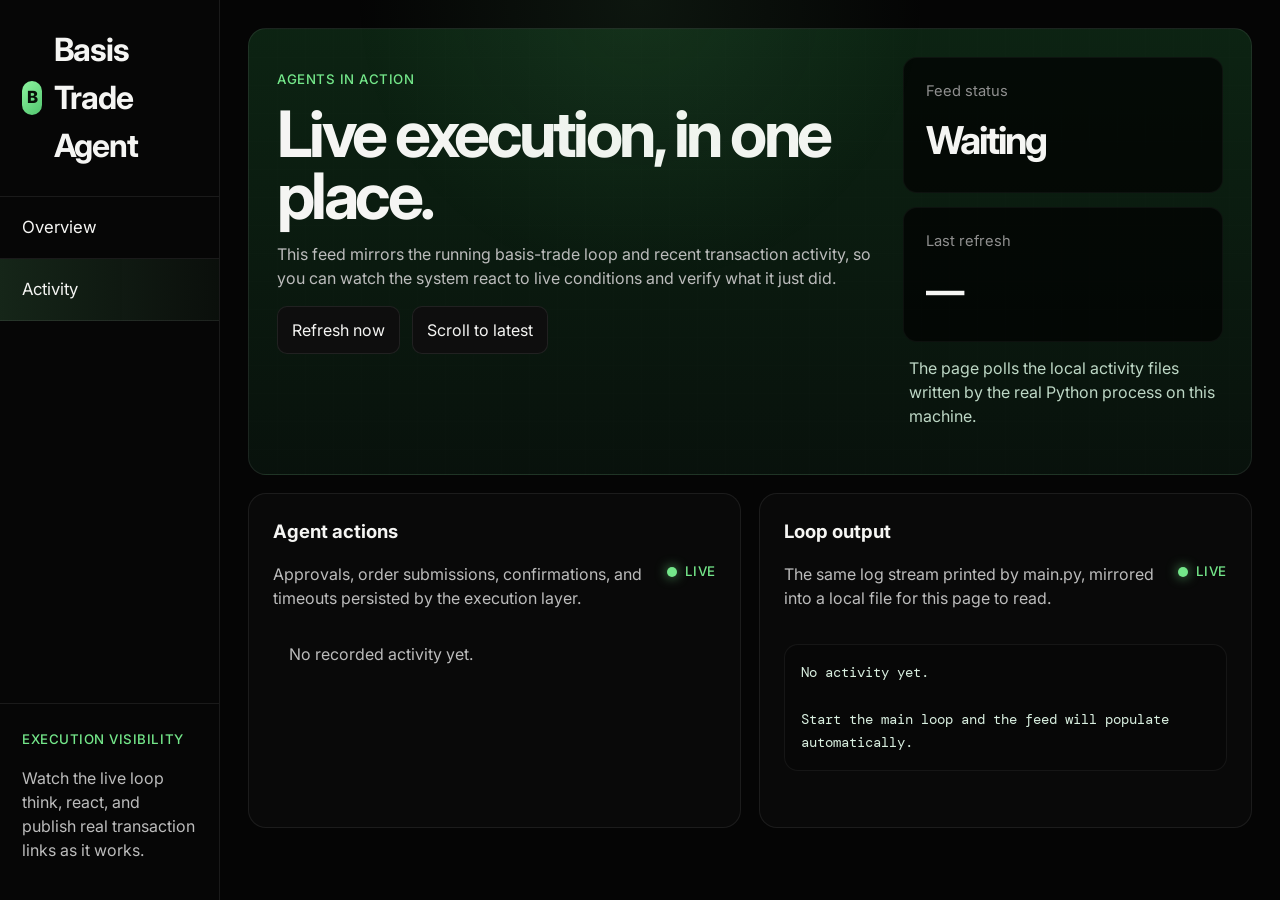
==== landing-page/activity/index.html @ b5cab905 "Align landing-page typography with YieldSeeker theme" ====
<!doctype html>
<html lang="en">
  <head>
    <meta charset="UTF-8" />
    <meta name="viewport" content="width=device-width, initial-scale=1.0" />
    <title>Basis Trade Agent · Activity</title>
    <link rel="preconnect" href="https://fonts.googleapis.com" />
    <link rel="preconnect" href="https://fonts.gstatic.com" crossorigin />
    <link href="https://fonts.googleapis.com/css2?family=Inter:wght@400;500;700;800&family=DM+Mono:wght@400;500&display=swap" rel="stylesheet" />
    <link rel="stylesheet" href="../styles.css" />
  </head>
  <body>
    <div class="app-shell">
      <aside class="sidebar">
        <div class="sidebar-brand">
          <div class="sidebar-logo">B</div>
          <span>Basis Trade Agent</span>
        </div>
        <nav class="sidebar-nav">
          <a class="sidebar-link" href="../">Overview</a>
          <a class="sidebar-link is-active" href="./">Activity</a>
        </nav>
        <div class="sidebar-footer">
          <span class="sidebar-caption">Execution visibility</span>
          <p>Watch the live loop think, react, and publish real transaction links as it works.</p>
        </div>
      </aside>

      <main class="content-shell activity-layout">
        <section class="hero-panel">
          <div class="hero-copy">
            <p class="section-kicker">AGENTS IN ACTION</p>
            <h1>Live execution, in one place.</h1>
            <p class="hero-text">This feed mirrors the running basis-trade loop and recent transaction activity, so you can watch the system react to live conditions and verify what it just did.</p>
            <div class="button-row">
              <button class="button-lite" id="refresh-button" type="button">Refresh now</button>
              <button class="button-lite" id="scroll-button" type="button">Scroll to latest</button>
            </div>
          </div>
          <div class="hero-stats">
            <div class="stat-tile">
              <span class="stat-label">Feed status</span>
              <strong id="feed-status">Waiting</strong>
            </div>
            <div class="stat-tile">
              <span class="stat-label">Last refresh</span>
              <strong id="last-updated">—</strong>
            </div>
            <p class="hero-footnote">The page polls the local activity files written by the real Python process on this machine.</p>
          </div>
        </section>

        <section class="feed-grid">
          <article class="feed-card">
            <div class="feed-header">
              <div>
                <h3>Agent actions</h3>
                <p class="activity-subtitle">Approvals, order submissions, confirmations, and timeouts persisted by the execution layer.</p>
              </div>
              <span class="live-pill">Live</span>
            </div>
            <div class="feed-list" id="events-list">
              <div class="empty-state">No recorded activity yet.</div>
            </div>
          </article>

          <article class="feed-card">
            <div class="feed-header">
              <div>
                <h3>Loop output</h3>
                <p class="activity-subtitle">The same log stream printed by <span class="inline-code">main.py</span>, mirrored into a local file for this page to read.</p>
              </div>
              <span class="live-pill">Live</span>
            </div>
            <pre class="raw-log" id="raw-log">No activity yet.

Start the main loop and the feed will populate automatically.</pre>
          </article>
        </section>
      </main>
    </div>
    <script src="./viewer.js"></script>
  </body>
</html>
---- landing-page/styles.css ----
:root {
  color-scheme: dark;
  --bg: #050505;
  --panel: #090909;
  --panel-2: #0d0d0d;
  --hero: #0c1410;
  --line: rgba(255, 255, 255, 0.08);
  --text: #f5f5f3;
  --muted: #bcbcbc;
  --muted-2: #8f8f8f;
  --green: #74e78a;
  --green-2: #2c7f45;
  --green-soft: rgba(116, 231, 138, 0.1);
}

* {
  box-sizing: border-box;
}

html,
body {
  margin: 0;
  min-height: 100%;
  background: var(--bg);
  color: var(--text);
  font-family: Inter, system-ui, sans-serif;
}

body {
  line-height: 1.5;
}

body::before {
  content: "";
  position: fixed;
  inset: 0;
  pointer-events: none;
  background: radial-gradient(circle at top center, rgba(116, 231, 138, 0.08), transparent 26%);
}

img {
  max-width: 100%;
}

.app-shell {
  display: grid;
  grid-template-columns: 220px minmax(0, 1fr);
  min-height: 100vh;
}

.sidebar {
  display: flex;
  flex-direction: column;
  border-right: 1px solid var(--line);
  background: #060606;
}

.sidebar-brand {
  display: flex;
  align-items: center;
  gap: 12px;
  padding: 26px 22px;
  font-size: 2rem;
  font-weight: 700;
  letter-spacing: -0.04em;
}

.sidebar-logo {
  width: 34px;
  height: 34px;
  border-radius: 10px;
  display: grid;
  place-items: center;
  color: #071109;
  background: linear-gradient(135deg, #8df49f, #52c56f);
  font-size: 1.05rem;
  font-weight: 800;
}

.sidebar-nav {
  display: flex;
  flex-direction: column;
  border-top: 1px solid var(--line);
}

.sidebar-link {
  padding: 18px 22px;
  border-bottom: 1px solid var(--line);
  color: var(--text);
  text-decoration: none;
  font-size: 1.05rem;
}

.sidebar-link.is-active,
.sidebar-link:hover {
  background: linear-gradient(90deg, rgba(116, 231, 138, 0.14), rgba(116, 231, 138, 0.04));
}

.sidebar-footer {
  margin-top: auto;
  padding: 22px;
  border-top: 1px solid var(--line);
}

.sidebar-caption,
.section-kicker,
.live-pill,
.activity-kicker {
  font-size: 0.83rem;
  font-weight: 500;
  text-transform: uppercase;
  letter-spacing: 0.04em;
  color: var(--green);
}

.sidebar-footer p,
.hero-text,
.metric-card p,
.feature-card p,
.feature-list,
.proof-card p,
.activity-subtitle,
.log-row-message,
.empty-state,
.log-meta,
.activity-note {
  color: var(--muted);
}

.content-shell {
  padding: 28px 28px 72px;
}

.hero-panel,
.metric-card,
.feature-card,
.proof-card,
.cta-card,
.activity-card,
.feed-card {
  border: 1px solid var(--line);
  border-radius: 18px;
  background: var(--panel);
}

.hero-panel {
  display: grid;
  grid-template-columns: minmax(0, 1.3fr) 320px;
  gap: 24px;
  padding: 28px;
  background:
    linear-gradient(180deg, rgba(14, 40, 21, 0.88), rgba(9, 19, 13, 0.92)),
    linear-gradient(rgba(255, 255, 255, 0.04) 1px, transparent 1px),
    linear-gradient(90deg, rgba(255, 255, 255, 0.04) 1px, transparent 1px);
  background-size: auto, 28px 28px, 28px 28px;
}

.hero-copy h1,
.section-heading h2,
.cta-copy h2,
.activity-title {
  margin: 8px 0 14px;
  font-size: clamp(2.8rem, 5vw, 4.3rem);
  line-height: 0.96;
  letter-spacing: -0.055em;
}

.hero-actions {
  display: flex;
  align-items: center;
  gap: 24px;
  margin-top: 28px;
}

.primary-button {
  display: inline-flex;
  align-items: center;
  justify-content: center;
  min-height: 52px;
  padding: 0 26px;
  border-radius: 10px;
  background: var(--green);
  color: #0a100b;
  text-decoration: none;
  font-weight: 700;
}

.secondary-link {
  color: #9fe8af;
  text-decoration: none;
  font-weight: 600;
}

.hero-stats {
  display: flex;
  flex-direction: column;
  gap: 14px;
}

.stat-tile {
  padding: 22px;
  border-radius: 14px;
  background: rgba(2, 2, 2, 0.72);
  border: 1px solid rgba(255, 255, 255, 0.04);
}

.stat-label,
.card-label,
.log-row-time {
  display: block;
  margin-bottom: 10px;
  color: var(--muted-2);
  font-size: 0.92rem;
}

.stat-tile strong,
.metric-value {
  font-size: 2.4rem;
  letter-spacing: -0.05em;
}

.hero-footnote {
  margin: 0;
  padding: 0 6px;
  color: #bdd7c5;
}

.section-block {
  margin-top: 46px;
}

.section-heading {
  margin-bottom: 18px;
}

.section-heading.narrow {
  max-width: 720px;
}

.section-heading h2 {
  font-size: clamp(2.1rem, 4vw, 3.2rem);
  margin-bottom: 0;
}

.kpi-grid,
.proof-grid {
  display: grid;
  grid-template-columns: repeat(4, minmax(0, 1fr));
  gap: 14px;
}

.metric-card,
.proof-card {
  padding: 24px;
}

.metric-card h3,
.feature-card h3,
.proof-card h3,
.feed-card h3 {
  margin: 0 0 10px;
  font-size: 1.16rem;
}

.metric-value {
  margin-bottom: 10px;
  font-weight: 700;
}

.split-grid {
  display: grid;
  grid-template-columns: repeat(2, minmax(0, 1fr));
  gap: 18px;
}

.feature-card {
  padding: 26px;
}

.feature-header,
.feed-header,
.activity-topbar {
  display: flex;
  align-items: center;
  justify-content: space-between;
  gap: 12px;
}

.live-pill {
  display: inline-flex;
  align-items: center;
  gap: 8px;
}

.live-pill::before,
.activity-status::before {
  content: "";
  width: 10px;
  height: 10px;
  border-radius: 999px;
  background: var(--green);
  box-shadow: 0 0 12px rgba(116, 231, 138, 0.75);
}

.feature-list {
  margin: 18px 0 0;
  padding-left: 18px;
}

.feature-list li + li {
  margin-top: 10px;
}

.cta-card {
  margin-top: 46px;
  max-width: 740px;
  margin-left: auto;
  margin-right: auto;
  padding: 30px;
  background: linear-gradient(180deg, rgba(32, 25, 12, 0.68), rgba(12, 12, 12, 0.96));
}

.cta-copy h2 {
  font-size: clamp(2rem, 4vw, 3rem);
}

.full-width {
  width: 100%;
  margin-top: 22px;
}

.activity-layout {
  display: grid;
  gap: 18px;
}

.activity-card {
  padding: 26px;
}

.activity-title {
  font-size: clamp(2.4rem, 4vw, 3.6rem);
  margin-bottom: 8px;
}

.activity-topbar {
  margin-bottom: 18px;
}

.activity-status {
  display: inline-flex;
  align-items: center;
  gap: 8px;
  color: var(--green);
}

.feed-grid {
  display: grid;
  grid-template-columns: repeat(2, minmax(0, 1fr));
  gap: 18px;
}

.feed-card {
  padding: 24px;
}

.feed-list {
  display: flex;
  flex-direction: column;
  gap: 12px;
  max-height: 520px;
  overflow: auto;
  padding-right: 6px;
}

.log-row {
  border-radius: 12px;
  padding: 14px 16px;
  background: rgba(20, 33, 23, 0.32);
  border: 1px solid rgba(116, 231, 138, 0.06);
}

.log-row-kind {
  margin-bottom: 8px;
  color: var(--green);
  font-size: 0.82rem;
  font-weight: 600;
  text-transform: uppercase;
}

.log-row-top {
  display: flex;
  align-items: flex-start;
  justify-content: space-between;
  gap: 14px;
}

.log-row-message {
  white-space: pre-wrap;
}

.log-row-time {
  flex: 0 0 auto;
  margin: 0;
}

.raw-log {
  margin-top: 18px;
  border-radius: 14px;
  border: 1px solid rgba(255, 255, 255, 0.06);
  background: #070707;
  padding: 16px;
  color: #d9efe0;
  white-space: pre-wrap;
  font-family: "DM Mono", monospace;
  font-size: 0.88rem;
  line-height: 1.65;
  max-height: 280px;
  overflow: auto;
}

.button-row {
  display: flex;
  gap: 12px;
  flex-wrap: wrap;
}

.button-lite {
  border: 1px solid var(--line);
  background: #0e0e0e;
  color: var(--text);
  padding: 11px 14px;
  border-radius: 10px;
  font: inherit;
  cursor: pointer;
}

.button-lite:hover,
.sidebar-link:hover,
.primary-button:hover,
.secondary-link:hover {
  opacity: 0.92;
}

.empty-state {
  padding: 16px;
}

@media (max-width: 1080px) {
  .app-shell {
    grid-template-columns: 1fr;
  }

  .sidebar {
    display: none;
  }

  .hero-panel,
  .kpi-grid,
  .proof-grid,
  .split-grid,
  .feed-grid {
    grid-template-columns: 1fr;
  }
}

@media (max-width: 720px) {
  .content-shell {
    padding: 18px 18px 42px;
  }

  .hero-panel,
  .metric-card,
  .feature-card,
  .proof-card,
  .cta-card,
  .activity-card,
  .feed-card {
    padding: 20px;
  }

  .hero-actions,
  .feature-header,
  .feed-header,
  .activity-topbar,
  .log-row-top {
    flex-direction: column;
    align-items: flex-start;
  }
}
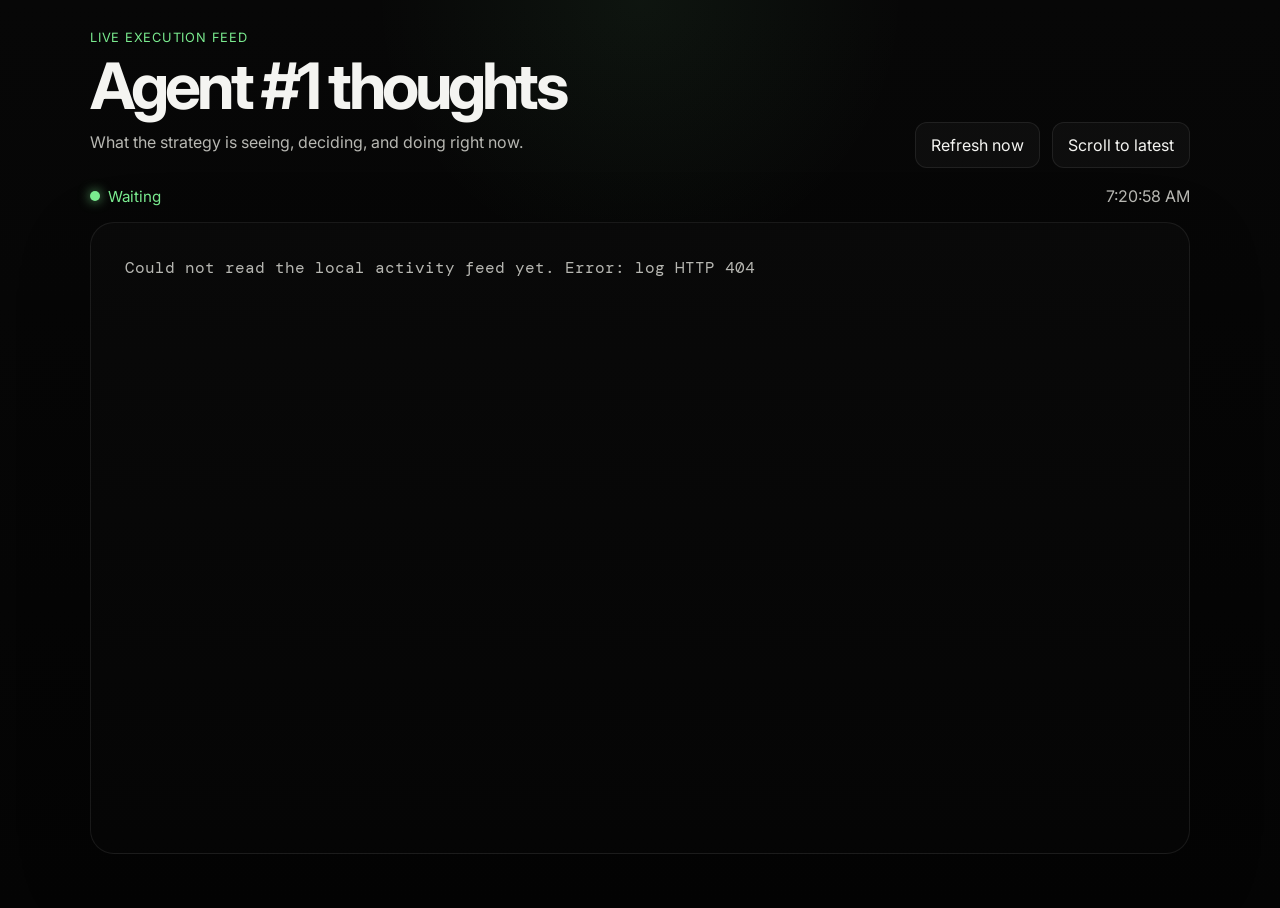
==== commit 7a561201: "Simplify activity page to a single terminal-style feed" ====
--- a/landing-page/activity/index.html
+++ b/landing-page/activity/index.html
@@ -9,75 +9,30 @@
     <link href="https://fonts.googleapis.com/css2?family=Inter:wght@400;500;700;800&family=DM+Mono:wght@400;500&display=swap" rel="stylesheet" />
     <link rel="stylesheet" href="../styles.css" />
   </head>
-  <body>
-    <div class="app-shell">
-      <aside class="sidebar">
-        <div class="sidebar-brand">
-          <div class="sidebar-logo">B</div>
-          <span>Basis Trade Agent</span>
+  <body class="activity-page">
+    <div class="activity-shell-simple">
+      <header class="activity-header-simple">
+        <div>
+          <p class="activity-kicker">Live execution feed</p>
+          <h1>Agent #1 thoughts</h1>
+          <p class="activity-subtitle">What the strategy is seeing, deciding, and doing right now.</p>
         </div>
-        <nav class="sidebar-nav">
-          <a class="sidebar-link" href="../">Overview</a>
-          <a class="sidebar-link is-active" href="./">Activity</a>
-        </nav>
-        <div class="sidebar-footer">
-          <span class="sidebar-caption">Execution visibility</span>
-          <p>Watch the live loop think, react, and publish real transaction links as it works.</p>
+        <div class="activity-controls">
+          <button class="button-lite" id="refresh-button" type="button">Refresh now</button>
+          <button class="button-lite" id="scroll-button" type="button">Scroll to latest</button>
         </div>
-      </aside>
+      </header>
 
-      <main class="content-shell activity-layout">
-        <section class="hero-panel">
-          <div class="hero-copy">
-            <p class="section-kicker">AGENTS IN ACTION</p>
-            <h1>Live execution, in one place.</h1>
-            <p class="hero-text">This feed mirrors the running basis-trade loop and recent transaction activity, so you can watch the system react to live conditions and verify what it just did.</p>
-            <div class="button-row">
-              <button class="button-lite" id="refresh-button" type="button">Refresh now</button>
-              <button class="button-lite" id="scroll-button" type="button">Scroll to latest</button>
-            </div>
-          </div>
-          <div class="hero-stats">
-            <div class="stat-tile">
-              <span class="stat-label">Feed status</span>
-              <strong id="feed-status">Waiting</strong>
-            </div>
-            <div class="stat-tile">
-              <span class="stat-label">Last refresh</span>
-              <strong id="last-updated">—</strong>
-            </div>
-            <p class="hero-footnote">The page polls the local activity files written by the real Python process on this machine.</p>
-          </div>
-        </section>
+      <div class="activity-meta-row">
+        <span class="activity-status" id="feed-status">Waiting</span>
+        <span class="activity-meta" id="last-updated">—</span>
+      </div>
 
-        <section class="feed-grid">
-          <article class="feed-card">
-            <div class="feed-header">
-              <div>
-                <h3>Agent actions</h3>
-                <p class="activity-subtitle">Approvals, order submissions, confirmations, and timeouts persisted by the execution layer.</p>
-              </div>
-              <span class="live-pill">Live</span>
-            </div>
-            <div class="feed-list" id="events-list">
-              <div class="empty-state">No recorded activity yet.</div>
-            </div>
-          </article>
-
-          <article class="feed-card">
-            <div class="feed-header">
-              <div>
-                <h3>Loop output</h3>
-                <p class="activity-subtitle">The same log stream printed by <span class="inline-code">main.py</span>, mirrored into a local file for this page to read.</p>
-              </div>
-              <span class="live-pill">Live</span>
-            </div>
-            <pre class="raw-log" id="raw-log">No activity yet.
-
-Start the main loop and the feed will populate automatically.</pre>
-          </article>
-        </section>
-      </main>
+      <section class="terminal-feed-card">
+        <div class="terminal-feed" id="terminal-feed">
+          <div class="empty-state">Waiting for the strategy loop to write activity.</div>
+        </div>
+      </section>
     </div>
     <script src="./viewer.js"></script>
   </body>
--- a/landing-page/styles.css
+++ b/landing-page/styles.css
@@ -1,16 +1,16 @@
 :root {
   color-scheme: dark;
-  --bg: #050505;
-  --panel: #090909;
-  --panel-2: #0d0d0d;
-  --hero: #0c1410;
+  --bg: #040404;
+  --panel: #0a0a0a;
   --line: rgba(255, 255, 255, 0.08);
-  --text: #f5f5f3;
-  --muted: #bcbcbc;
-  --muted-2: #8f8f8f;
-  --green: #74e78a;
-  --green-2: #2c7f45;
-  --green-soft: rgba(116, 231, 138, 0.1);
+  --text: #f4f4f1;
+  --muted: #b7b7b2;
+  --muted-2: #8b8f8a;
+  --green: #7aeb8f;
+  --green-soft: rgba(122, 235, 143, 0.12);
+  --info: #cfe9d5;
+  --warn: #ffd777;
+  --critical: #ff8f8f;
 }
 
 * {
@@ -27,464 +27,176 @@
 }
 
 body {
-  line-height: 1.5;
-}
-
-body::before {
-  content: "";
-  position: fixed;
-  inset: 0;
-  pointer-events: none;
-  background: radial-gradient(circle at top center, rgba(116, 231, 138, 0.08), transparent 26%);
-}
-
-img {
-  max-width: 100%;
-}
-
-.app-shell {
-  display: grid;
-  grid-template-columns: 220px minmax(0, 1fr);
-  min-height: 100vh;
-}
-
-.sidebar {
-  display: flex;
-  flex-direction: column;
-  border-right: 1px solid var(--line);
-  background: #060606;
-}
-
-.sidebar-brand {
-  display: flex;
-  align-items: center;
+  background:
+    radial-gradient(circle at top center, rgba(122, 235, 143, 0.06), transparent 24%),
+    linear-gradient(180deg, #070707 0%, #040404 100%);
+}
+
+.activity-page {
+  padding: 30px 24px 54px;
+}
+
+.activity-shell-simple {
+  width: min(1100px, 100%);
+  margin: 0 auto;
+}
+
+.activity-header-simple {
+  display: flex;
+  align-items: end;
+  justify-content: space-between;
+  gap: 18px;
+  margin-bottom: 18px;
+}
+
+.activity-kicker {
+  margin: 0 0 10px;
+  font-size: 0.8rem;
+  text-transform: uppercase;
+  letter-spacing: 0.06em;
+  color: var(--green);
+}
+
+.activity-header-simple h1 {
+  margin: 0;
+  font-size: clamp(2.6rem, 5vw, 5rem);
+  line-height: 0.96;
+  letter-spacing: -0.06em;
+}
+
+.activity-subtitle,
+.activity-meta,
+.feed-line-message,
+.empty-state {
+  color: var(--muted);
+}
+
+.activity-controls {
+  display: flex;
   gap: 12px;
-  padding: 26px 22px;
-  font-size: 2rem;
-  font-weight: 700;
-  letter-spacing: -0.04em;
-}
-
-.sidebar-logo {
-  width: 34px;
-  height: 34px;
-  border-radius: 10px;
-  display: grid;
-  place-items: center;
-  color: #071109;
-  background: linear-gradient(135deg, #8df49f, #52c56f);
-  font-size: 1.05rem;
-  font-weight: 800;
-}
-
-.sidebar-nav {
-  display: flex;
-  flex-direction: column;
-  border-top: 1px solid var(--line);
-}
-
-.sidebar-link {
-  padding: 18px 22px;
-  border-bottom: 1px solid var(--line);
+  flex-wrap: wrap;
+}
+
+.button-lite {
+  border: 1px solid var(--line);
+  background: rgba(255, 255, 255, 0.03);
   color: var(--text);
-  text-decoration: none;
-  font-size: 1.05rem;
-}
-
-.sidebar-link.is-active,
-.sidebar-link:hover {
-  background: linear-gradient(90deg, rgba(116, 231, 138, 0.14), rgba(116, 231, 138, 0.04));
-}
-
-.sidebar-footer {
-  margin-top: auto;
-  padding: 22px;
-  border-top: 1px solid var(--line);
-}
-
-.sidebar-caption,
-.section-kicker,
-.live-pill,
-.activity-kicker {
-  font-size: 0.83rem;
-  font-weight: 500;
-  text-transform: uppercase;
-  letter-spacing: 0.04em;
-  color: var(--green);
-}
-
-.sidebar-footer p,
-.hero-text,
-.metric-card p,
-.feature-card p,
-.feature-list,
-.proof-card p,
-.activity-subtitle,
-.log-row-message,
-.empty-state,
-.log-meta,
-.activity-note {
-  color: var(--muted);
-}
-
-.content-shell {
-  padding: 28px 28px 72px;
-}
-
-.hero-panel,
-.metric-card,
-.feature-card,
-.proof-card,
-.cta-card,
-.activity-card,
-.feed-card {
-  border: 1px solid var(--line);
-  border-radius: 18px;
-  background: var(--panel);
-}
-
-.hero-panel {
-  display: grid;
-  grid-template-columns: minmax(0, 1.3fr) 320px;
-  gap: 24px;
-  padding: 28px;
-  background:
-    linear-gradient(180deg, rgba(14, 40, 21, 0.88), rgba(9, 19, 13, 0.92)),
-    linear-gradient(rgba(255, 255, 255, 0.04) 1px, transparent 1px),
-    linear-gradient(90deg, rgba(255, 255, 255, 0.04) 1px, transparent 1px);
-  background-size: auto, 28px 28px, 28px 28px;
-}
-
-.hero-copy h1,
-.section-heading h2,
-.cta-copy h2,
-.activity-title {
-  margin: 8px 0 14px;
-  font-size: clamp(2.8rem, 5vw, 4.3rem);
-  line-height: 0.96;
-  letter-spacing: -0.055em;
-}
-
-.hero-actions {
-  display: flex;
-  align-items: center;
-  gap: 24px;
-  margin-top: 28px;
-}
-
-.primary-button {
-  display: inline-flex;
-  align-items: center;
-  justify-content: center;
-  min-height: 52px;
-  padding: 0 26px;
-  border-radius: 10px;
-  background: var(--green);
-  color: #0a100b;
-  text-decoration: none;
-  font-weight: 700;
-}
-
-.secondary-link {
-  color: #9fe8af;
-  text-decoration: none;
-  font-weight: 600;
-}
-
-.hero-stats {
-  display: flex;
-  flex-direction: column;
-  gap: 14px;
-}
-
-.stat-tile {
-  padding: 22px;
-  border-radius: 14px;
-  background: rgba(2, 2, 2, 0.72);
-  border: 1px solid rgba(255, 255, 255, 0.04);
-}
-
-.stat-label,
-.card-label,
-.log-row-time {
-  display: block;
-  margin-bottom: 10px;
-  color: var(--muted-2);
-  font-size: 0.92rem;
-}
-
-.stat-tile strong,
-.metric-value {
-  font-size: 2.4rem;
-  letter-spacing: -0.05em;
-}
-
-.hero-footnote {
-  margin: 0;
-  padding: 0 6px;
-  color: #bdd7c5;
-}
-
-.section-block {
-  margin-top: 46px;
-}
-
-.section-heading {
-  margin-bottom: 18px;
-}
-
-.section-heading.narrow {
-  max-width: 720px;
-}
-
-.section-heading h2 {
-  font-size: clamp(2.1rem, 4vw, 3.2rem);
-  margin-bottom: 0;
-}
-
-.kpi-grid,
-.proof-grid {
-  display: grid;
-  grid-template-columns: repeat(4, minmax(0, 1fr));
-  gap: 14px;
-}
-
-.metric-card,
-.proof-card {
-  padding: 24px;
-}
-
-.metric-card h3,
-.feature-card h3,
-.proof-card h3,
-.feed-card h3 {
-  margin: 0 0 10px;
-  font-size: 1.16rem;
-}
-
-.metric-value {
-  margin-bottom: 10px;
-  font-weight: 700;
-}
-
-.split-grid {
-  display: grid;
-  grid-template-columns: repeat(2, minmax(0, 1fr));
-  gap: 18px;
-}
-
-.feature-card {
-  padding: 26px;
-}
-
-.feature-header,
-.feed-header,
-.activity-topbar {
+  padding: 12px 15px;
+  border-radius: 12px;
+  font: inherit;
+  cursor: pointer;
+}
+
+.button-lite:hover {
+  background: rgba(255, 255, 255, 0.06);
+}
+
+.activity-meta-row {
   display: flex;
   align-items: center;
   justify-content: space-between;
-  gap: 12px;
-}
-
-.live-pill {
+  gap: 16px;
+  margin-bottom: 16px;
+}
+
+.activity-status {
   display: inline-flex;
   align-items: center;
   gap: 8px;
-}
-
-.live-pill::before,
+  color: var(--green);
+  font-size: 0.95rem;
+}
+
 .activity-status::before {
   content: "";
   width: 10px;
   height: 10px;
   border-radius: 999px;
   background: var(--green);
-  box-shadow: 0 0 12px rgba(116, 231, 138, 0.75);
-}
-
-.feature-list {
-  margin: 18px 0 0;
-  padding-left: 18px;
-}
-
-.feature-list li + li {
-  margin-top: 10px;
-}
-
-.cta-card {
-  margin-top: 46px;
-  max-width: 740px;
-  margin-left: auto;
-  margin-right: auto;
-  padding: 30px;
-  background: linear-gradient(180deg, rgba(32, 25, 12, 0.68), rgba(12, 12, 12, 0.96));
-}
-
-.cta-copy h2 {
-  font-size: clamp(2rem, 4vw, 3rem);
-}
-
-.full-width {
-  width: 100%;
-  margin-top: 22px;
-}
-
-.activity-layout {
-  display: grid;
-  gap: 18px;
-}
-
-.activity-card {
-  padding: 26px;
-}
-
-.activity-title {
-  font-size: clamp(2.4rem, 4vw, 3.6rem);
-  margin-bottom: 8px;
-}
-
-.activity-topbar {
-  margin-bottom: 18px;
-}
-
-.activity-status {
-  display: inline-flex;
-  align-items: center;
-  gap: 8px;
-  color: var(--green);
-}
-
-.feed-grid {
-  display: grid;
-  grid-template-columns: repeat(2, minmax(0, 1fr));
-  gap: 18px;
-}
-
-.feed-card {
-  padding: 24px;
-}
-
-.feed-list {
+  box-shadow: 0 0 12px rgba(122, 235, 143, 0.8);
+}
+
+.terminal-feed-card {
+  border: 1px solid var(--line);
+  border-radius: 24px;
+  background: linear-gradient(180deg, rgba(9, 9, 9, 0.98), rgba(5, 5, 5, 0.98));
+  overflow: hidden;
+  box-shadow: 0 24px 70px rgba(0, 0, 0, 0.26);
+}
+
+.terminal-feed {
+  min-height: 70vh;
+  padding: 18px;
   display: flex;
   flex-direction: column;
   gap: 12px;
-  max-height: 520px;
-  overflow: auto;
-  padding-right: 6px;
-}
-
-.log-row {
-  border-radius: 12px;
+  font-family: "DM Mono", monospace;
+}
+
+.feed-line {
+  display: grid;
+  grid-template-columns: 150px 88px minmax(0, 1fr);
+  gap: 14px;
+  align-items: start;
   padding: 14px 16px;
-  background: rgba(20, 33, 23, 0.32);
-  border: 1px solid rgba(116, 231, 138, 0.06);
-}
-
-.log-row-kind {
-  margin-bottom: 8px;
-  color: var(--green);
-  font-size: 0.82rem;
-  font-weight: 600;
+  border-radius: 14px;
+  border: 1px solid rgba(255, 255, 255, 0.05);
+  background: rgba(255, 255, 255, 0.02);
+}
+
+.feed-line-time,
+.feed-line-level {
+  color: var(--muted-2);
+  font-size: 0.83rem;
+}
+
+.feed-line-level {
   text-transform: uppercase;
-}
-
-.log-row-top {
-  display: flex;
-  align-items: flex-start;
-  justify-content: space-between;
-  gap: 14px;
-}
-
-.log-row-message {
+  letter-spacing: 0.05em;
+}
+
+.feed-line[data-level="INFO"] .feed-line-level {
+  color: var(--green);
+}
+
+.feed-line[data-level="WARNING"] .feed-line-level,
+.feed-line[data-level="WARN"] .feed-line-level {
+  color: var(--warn);
+}
+
+.feed-line[data-level="CRITICAL"] .feed-line-level,
+.feed-line[data-level="ERROR"] .feed-line-level {
+  color: var(--critical);
+}
+
+.feed-line-message {
   white-space: pre-wrap;
-}
-
-.log-row-time {
-  flex: 0 0 auto;
-  margin: 0;
-}
-
-.raw-log {
-  margin-top: 18px;
-  border-radius: 14px;
-  border: 1px solid rgba(255, 255, 255, 0.06);
-  background: #070707;
-  padding: 16px;
-  color: #d9efe0;
-  white-space: pre-wrap;
-  font-family: "DM Mono", monospace;
-  font-size: 0.88rem;
-  line-height: 1.65;
-  max-height: 280px;
-  overflow: auto;
-}
-
-.button-row {
-  display: flex;
-  gap: 12px;
-  flex-wrap: wrap;
-}
-
-.button-lite {
-  border: 1px solid var(--line);
-  background: #0e0e0e;
-  color: var(--text);
-  padding: 11px 14px;
-  border-radius: 10px;
-  font: inherit;
-  cursor: pointer;
-}
-
-.button-lite:hover,
-.sidebar-link:hover,
-.primary-button:hover,
-.secondary-link:hover {
-  opacity: 0.92;
+  line-height: 1.7;
+  color: var(--info);
+}
+
+.feed-line-message a {
+  color: var(--green);
+  text-decoration: none;
+  word-break: break-all;
+}
+
+.feed-line-message a:hover {
+  text-decoration: underline;
 }
 
 .empty-state {
   padding: 16px;
 }
 
-@media (max-width: 1080px) {
-  .app-shell {
-    grid-template-columns: 1fr;
-  }
-
-  .sidebar {
-    display: none;
-  }
-
-  .hero-panel,
-  .kpi-grid,
-  .proof-grid,
-  .split-grid,
-  .feed-grid {
-    grid-template-columns: 1fr;
-  }
-}
-
-@media (max-width: 720px) {
-  .content-shell {
-    padding: 18px 18px 42px;
-  }
-
-  .hero-panel,
-  .metric-card,
-  .feature-card,
-  .proof-card,
-  .cta-card,
-  .activity-card,
-  .feed-card {
-    padding: 20px;
-  }
-
-  .hero-actions,
-  .feature-header,
-  .feed-header,
-  .activity-topbar,
-  .log-row-top {
+@media (max-width: 860px) {
+  .activity-header-simple,
+  .activity-meta-row {
     flex-direction: column;
     align-items: flex-start;
   }
-}
+
+  .feed-line {
+    grid-template-columns: 1fr;
+  }
+}
